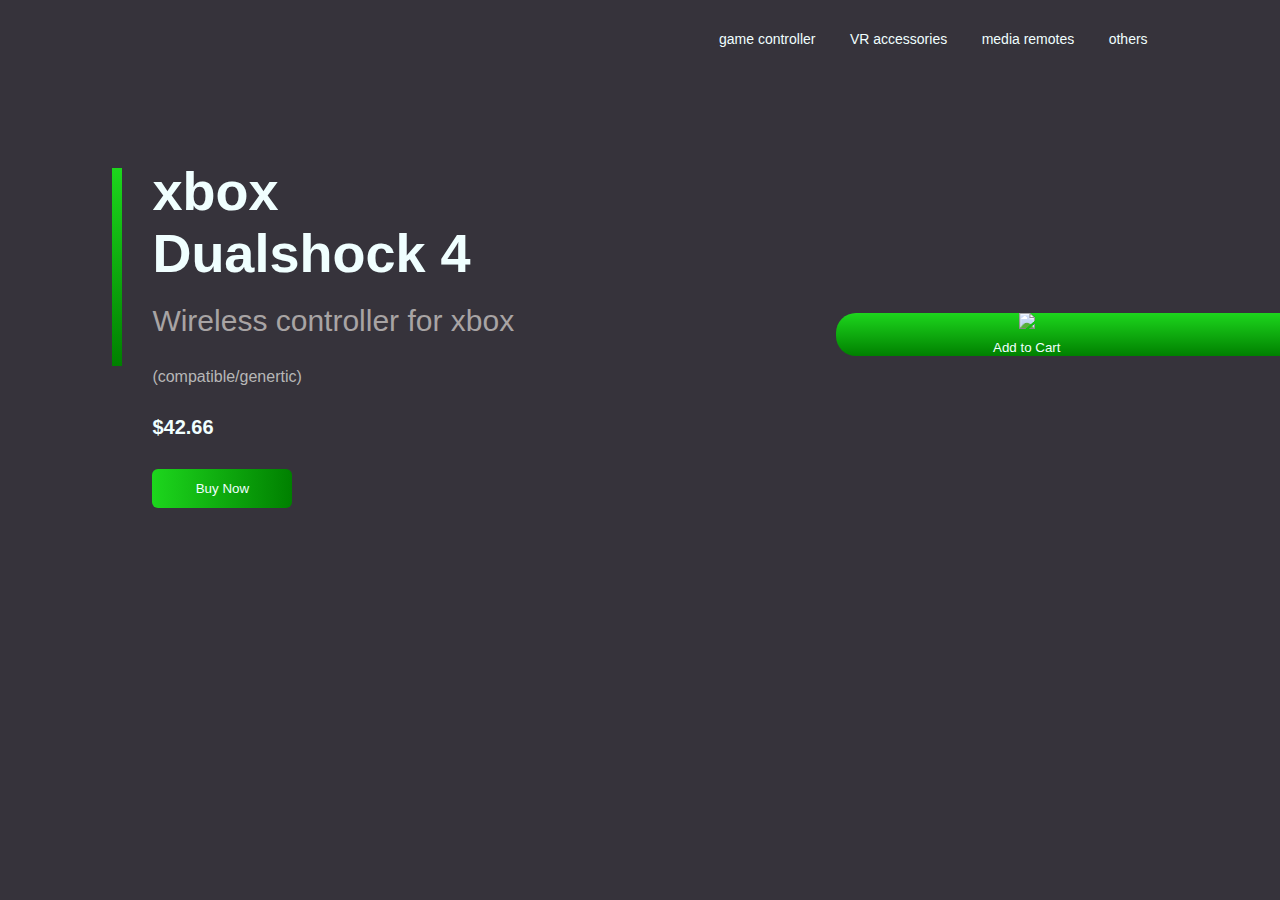
==== index.html @ 459e67bf "Add files via upload" ====
<!DOCTYPE html>
<html lang="en">
<head>
    <meta charset="UTF-8">
    <meta http-equiv="X-UA-Compatible" content="IE=edge">
    <meta name="viewport" content="width=device-width, initial-scale=1.0">
    <link rel="stylesheet" href="gamestyle.css">
    <title>gaming web design</title>
</head>
<body>
    <div class="container">
        <div class="navbar">
            <img src="images/xbox (1).png" alt="" class="logo">
            <nav>
                <ul id="menuList">
                    <li><a href="">game controller</a></li>
                    <li><a href="">VR accessories</a></li>
                    <li><a href="">media remotes</a></li>
                    <li><a href="">others</a></li>
                </ul>
            </nav>
            <img src="images/menulist.jpg" alt="" class="menu-icon"  onclick="togglemenu()">
        </div>

        <div class="row">
            <div class="col-1">
                <h2>xbox <br> Dualshock 4</h2>
                <h3>Wireless controller for xbox</h3>
                <p>(compatible/genertic)</p>
                <h4>$42.66</h4>
                <button type="button">Buy Now <img src="images/arrow-right2.svg" alt="" class="arrow">
                </button>
            </div>
            <div class="col-2">
                <img src="images/microsoft-3581644.jpg" alt="" class="controller">
                <div class="color-box"></div>
                <div class="add-btn">
                    <img src="images/Playstation_Img/add.png" >
                    <p><small>Add to Cart</small></p>
                </div>

            </div>
        </div>

        <div class="social_media">
            <img src="images/facebook.png" alt="">
            <img src="images/instagram.png" alt="">
            <img src="images/twitter.png" alt="">
        </div>
    </div>

        <script>
            var menuList = document.getElementById("menuList");
            menuList.style.maxHeight = "0px";
            
            function togglemenu() {
                if(menuList.style.maxHeight == "0px" )
                    
                {
                    menuList.style.maxHeight = "150px";
                    
                    
                }
                else if(menuList.style.display === "none")
                {
                    menuList.style.display = "block";
                    
                }
                else
                {
                    menuList.style.maxHeight = "0px";
                    menuList.style.display = "none";
                }
               // location.reload(); 
                //if (menuList.style.display === "none") {
                    //menuList.style.display = "block";
               // } else {
                //    menuList.style.display = "none";
                //}
        }
               
        //location.reload();    

            //function minscreendisply() {
            //if (menuList.style.display === "none") {
            //    menuList.style.display = "block";
            //} else {
            //    menuList.style.display = "none";
            //}
       // }
     
            
            
        </script>
    
</body>
</html>
---- gamestyle.css ----
*{
    padding: 0;
    margin: 0;
    font-family: sans-serif;
    
}

.container{
    width: 100%;
    min-height: 100vh;
    padding-left: 8%;
    padding-right: 8%;
    box-sizing: border-box;
    overflow: hidden;
    color: azure;
    background-color: rgb(54, 51, 59);
    z-index: -1;
}

.navbar{
    width: 100%;
    display: flex;
    align-items: center;
    color: azure;
}

.logo{
    width: 50px;
    cursor: pointer;
    margin: 30px 0;
}

.menu-icon{
    width: 25px;
    cursor:pointer;
    display: none;
}

nav{
    flex: 1;
    text-align: right;
   
}

nav ul li{
    list-style: none;
    margin-right: 30px;
    display: inline-block;
}

nav ul li a{
    text-decoration: none;
    color:azure;
    font-size: 14px;
}

nav ul li a:hover{
    color:rgb(29, 214, 29);
}

.row{
    display: flex;
    justify-content: space-between;
    align-items: center;
    margin: 100px 0;
}

.col-1{
    flex-basis:40%;
    position:relative;
    margin-left: 50px;
}

.col-1 h2{
    font-size: 54px;
}

.col-1 h3{
    font-size: 30px;
    color: #a8a4a4;
    font-weight: 100;
    margin:20px 0 10px;
}

.col-1 p{
    font-size: 16px;
    color: #b7b7b7;
    font-weight: 100;
    margin: 30px 0;
}

.col-1 h4{
    font-size: 20px;
    margin: 30px 0;
}

button{
    width: 140px;
    background-color: wheat;
    align-items: center;
    justify-content: center;
    display: flex;
    border: 0;
    padding: 12px 10px;
    outline: none;
    color: azure;
    background: linear-gradient(to right,rgb(29, 214, 29),green);
    border-radius: 6px;
    cursor: pointer;
    transition: width 0.5s ;
}

.arrow{
    width: 20px;
    position: absolute;
    left: 115px;
}

button img{
    display: none;
}

button:hover img{
    display: block;
}

button:hover {
    width: 160px;
    display: flex;
    align-items: center;
    justify-content: space-between;
}

.col-1::after{
    content: '';
    width: 10px;
    height: 57%;
    background: linear-gradient(rgb(29, 214, 29),green);
    position: absolute;
    left: -40px;
    top: 8px;
}


.col-2 {
    position: relative;
    flex-basis: 60%;
    display: flex;
    align-items: center;
}
.controller {
    width: 70%;
    z-index: 1000;
}

.color-box{
    position: absolute;
    right: 0;
    top: 0;
    background: linear-gradient(rgb(29, 214, 29),green);
    border-radius: 20px 0 0 20px;
    height: 100%;
    width: 80%;
    
    transform: translateX(150px);
}

.add-btn{
    z-index: 1000;
    text-align: center;
    color: azure;
    cursor: pointer;
}

.add-btn p{
    font-size: 16px;
}

.add-btn img{
    width: 35px;
    margin-bottom: 5px;
}

.social_media img{
    height: 20px;
    margin: 20px;
    cursor: pointer;
}

.social_media{
    text-align: center;
}



@media only screen and (max-width: 700px) {
    nav ul{
        width: 100%;
        background: linear-gradient(rgb(29, 214, 29),green);
        position: absolute;
        top: 75px;
        right: 0;
        z-index: 2;
    }
    nav ul li {
        display: block;
        margin-top: 10px;
        margin-bottom: 10px;
    }
    
    nav ul li a{
        color: azure;
        
    }

    .menu-icon{
        display: block;
    }
    #menuList {
        overflow: hidden;
        transition: 0.5s;
    }
    .row{
        flex-direction: column-reverse;
        margin-bottom: 50px;
    }
    .col-2{
        flex-basis: 100%;
        margin-bottom: 20%;
    }
    .col-2 .controller{
        width: 77%;
    }
    .color-box{
        transform: translateX(75px);
    }
    .col-1{
        flex-basis: 100%;
    }
    .col-1 h2{
        font-size: 35px;
    }

    .col-1 h3{
        font-size: 15px;
    }
    nav ul li a:hover{
        color:rgb(54, 51, 59);
    }

  }
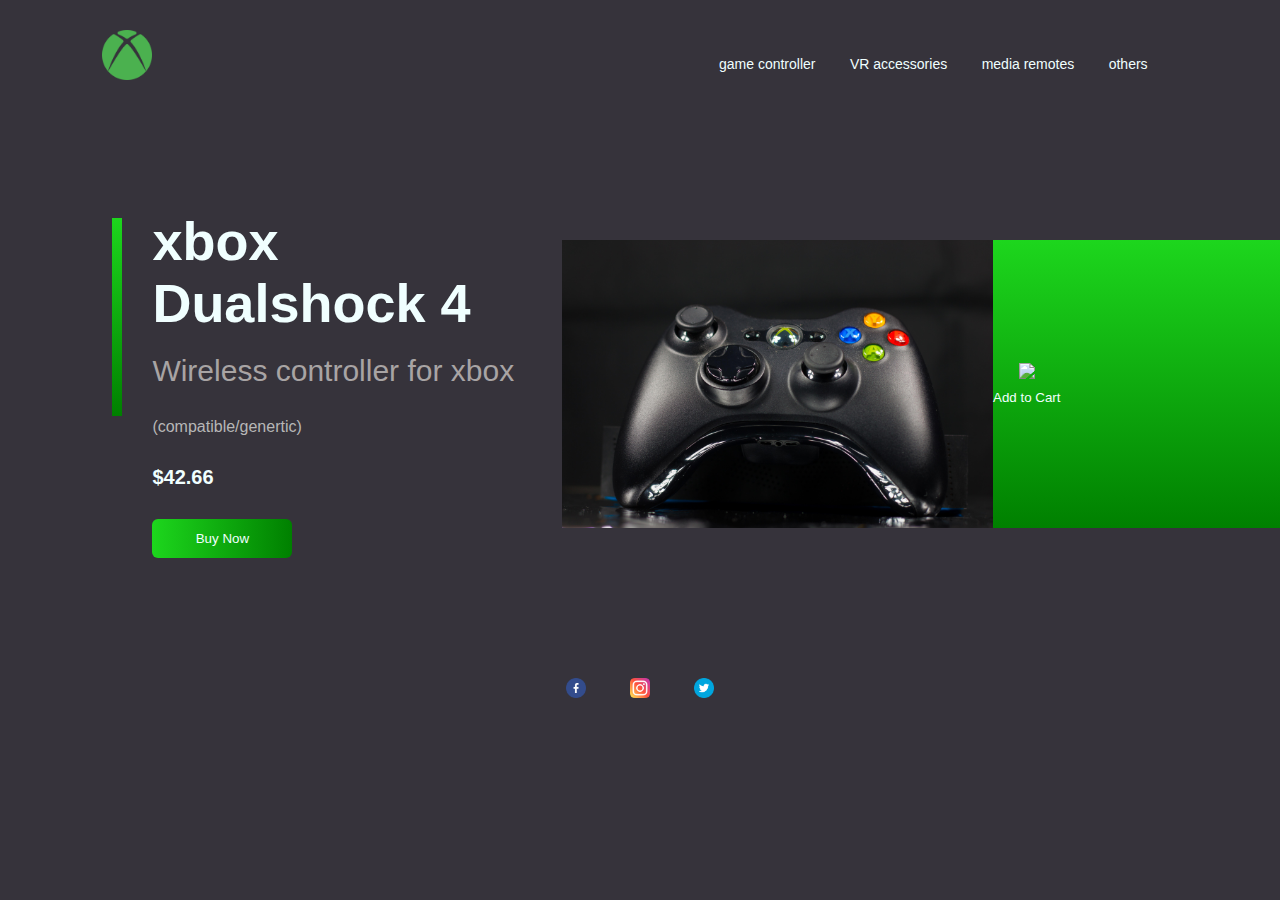
==== commit 1072a449: "Update index.html" ====
--- a/index.html
+++ b/index.html
@@ -10,7 +10,7 @@
 <body>
     <div class="container">
         <div class="navbar">
-            <img src="images/xbox (1).png" alt="" class="logo">
+            <img src="xbox (1).png" alt="" class="logo">
             <nav>
                 <ul id="menuList">
                     <li><a href="">game controller</a></li>
@@ -19,7 +19,7 @@
                     <li><a href="">others</a></li>
                 </ul>
             </nav>
-            <img src="images/menulist.jpg" alt="" class="menu-icon"  onclick="togglemenu()">
+            <img src="menulist.jpg" alt="" class="menu-icon"  onclick="togglemenu()">
         </div>
 
         <div class="row">
@@ -28,11 +28,11 @@
                 <h3>Wireless controller for xbox</h3>
                 <p>(compatible/genertic)</p>
                 <h4>$42.66</h4>
-                <button type="button">Buy Now <img src="images/arrow-right2.svg" alt="" class="arrow">
+                <button type="button">Buy Now <img src="arrow-right2.svg" alt="" class="arrow">
                 </button>
             </div>
             <div class="col-2">
-                <img src="images/microsoft-3581644.jpg" alt="" class="controller">
+                <img src="microsoft-3581644.jpg" alt="" class="controller">
                 <div class="color-box"></div>
                 <div class="add-btn">
                     <img src="images/Playstation_Img/add.png" >
@@ -43,9 +43,9 @@
         </div>
 
         <div class="social_media">
-            <img src="images/facebook.png" alt="">
-            <img src="images/instagram.png" alt="">
-            <img src="images/twitter.png" alt="">
+            <img src="facebook.png" alt="">
+            <img src="instagram.png" alt="">
+            <img src="twitter.png" alt="">
         </div>
     </div>
 
@@ -94,4 +94,4 @@
         </script>
     
 </body>
-</html>+</html>
